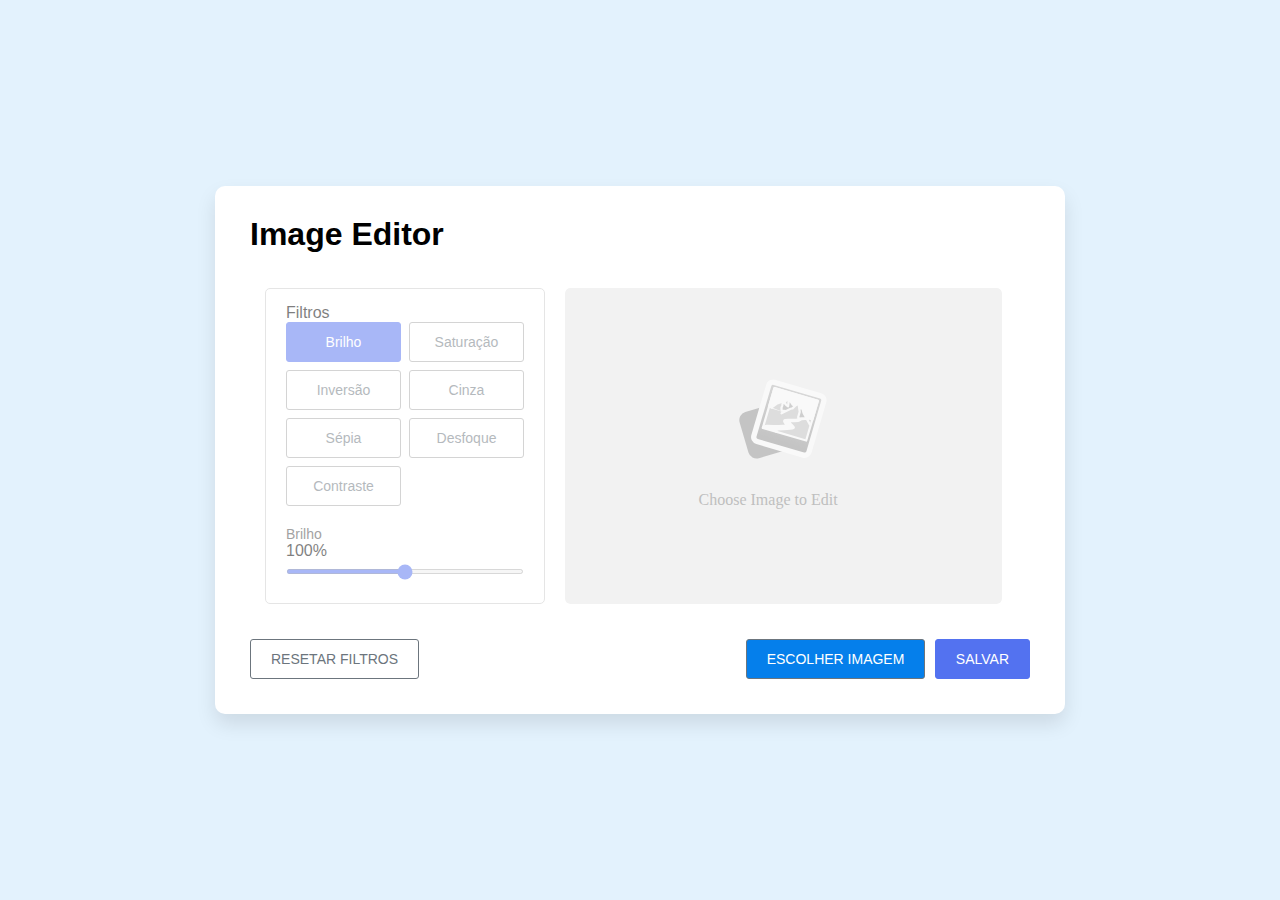
==== index.html @ 6cf86b9b "Ajustes nos bugs" ====
<!DOCTYPE html>
<html lang="pt-br">
<head>
    <meta charset="UTF-8">
    <meta name="viewport" content="width=device-width, initial-scale=1.0">
    <title>Editor Image</title>
    <link rel="stylesheet" href="style.css">
</head>
<body>
    <div class="container disable">
        <h1>Image Editor</h1>
        <div class="wrapper">
            <div class="editor">
                <div class="filtros">
                    <label for="tittleFiltros">Filtros</label>
                    <div class="btn-filtros">
                        <button id="brilho" class="active">Brilho</button>
                        <button id="saturacao">Saturação</button>
                        <button id="inversao">Inversão</button>
                        <button id="cinza">Cinza</button>
                        <button id="sepia">Sépia</button>
                        <button id="blur">Desfoque</button>
                        <button id="contraste">Contraste</button>
                    </div>
                    <div class="ajuste">
                        <span class="nomeFiltro">Brilho</span>
                        <span id="valorMedidor">100%</span>
                        <input type="range" value="100" min="0" max="200" id="medidor">
                    </div>
                </div>
            
                <div class="verImg">
                    <img src="image-placeholder.svg" alt="Image" id="imagemCarregada">
                </div>
            </div>
        </div>
        <div class="controles">
            <input type="file" id="inputImg" accept="image/*" hidden>
            <button id="resetar">Resetar filtros</button>
            <div class="linha">
                <button id="abrir">Escolher Imagem</button>
                <button id="salvar">Salvar</button>
            </div>
        </div>
    </div>
    <script src="script.js"></script>
</body>
</html>
---- style.css ----
*{
    margin: 0;
    padding: 0;
    box-sizing: border-box;
    font-family: 'Poppins', sans-serif;
  }

body{
    display: flex;
    padding: 10px;
    min-height: 100vh;
    align-items: center;
    justify-content: center;
    background: #E3F2FD;
}

.container{
    width: 850px;
    padding: 30px 35px 35px;
    background: #fff;
    border-radius: 10px;
    box-shadow: 0 10px 20px rgba(0,0,0,0.1);
}

.container.disable .filtros,
.container.disable .controles .resetar,
.container.disable .controles .salvar{
  opacity: 0.5;
  pointer-events: none;
}

.container h2{
    margin-top: -8px;
    font-size: 22px;
    font-weight: 500;
}
.container .wrapper{
    display: flex;
    margin: 20px 0;
    min-height: 335px;
}
.wrapper .editor{
    display: flex;
    flex-direction: row;
    justify-content: space-around;
    padding: 15px;
}
.filtros{
    padding: 15px 20px;
    width: 280px;
    border-radius: 5px;
    border: 1px solid #ccc;
}
.filtros .tittleFiltros{
    display: block;
    font-size: 16px;
    margin-bottom: 12px;
}
.filtros .btn-filtros, .controles{
    display: flex;
    flex-wrap: wrap;
    justify-content: space-between;
}
.filtros button{
    outline: none;
    height: 40px;
    font-size: 14px;
    color: #6C757D;
    background: #fff;
    border-radius: 3px;
    margin-bottom: 8px;
    border: 1px solid #aaa;
}

.filtros button{
    width: calc(100% / 2 - 4px);
}
.filtros button:hover{
    background: #f5f5f5;
}
.filtros button.active{
    color: #fff;
    border-color: #5372F0;
    background: #5372F0;
}
.filtros .ajuste{
    margin-top: 12px;
}
.filtros .ajuste .nomeFiltro{
    display: flex;
    color: #464646;
    font-size: 14px;
    justify-content: space-between;
}
.filtros .ajuste input{
    width: 100%;
    height: 5px;
    accent-color: #5372F0;
}

.wrapper .verImg{
    flex-grow: 1;
    display: flex;
    overflow: hidden;
    margin-left: 20px;
    border-radius: 5px;
    align-items: center;
    justify-content:end;
}

.verImg img{
    max-width: 490px;
    max-height: 335px;
    width: 100%;
    height: 100%;
    object-fit: contain;
}

.controles button{
    padding: 11px 20px;
    font-size: 14px;
    border-radius: 3px;
    outline: none;
    color: #fff;
    cursor: pointer;
    background: none;
    transition: all 0.3s ease;
    text-transform: uppercase;
}

.controles #resetar{
    color: #6C757D;
    border: 1px solid #6C757D;
}
.controles #resetar:hover{
    color: #fff;
    background: #6C757D;
}
.controles #abrir{
    background: #057feb;
    border: 1px solid #6C757D;
}
.controles #salvar{
    margin-left: 5px;
    background: #5372F0;
    border: 1px solid #5372F0;
}

@media screen and (max-width: 760px) {
    .container{
      padding: 25px;
    }
    .container .filtros{
      flex-wrap: wrap-reverse;
    }
    .filtros {
      width: 100%;
    }
    .filtros .verImg{
      width: 100%;
      margin: 0 0 15px;
    }
}
  
@media screen and (max-width: 500px) {
    .controles button{
      width: 100%;
      margin-bottom: 10px;
    }

}
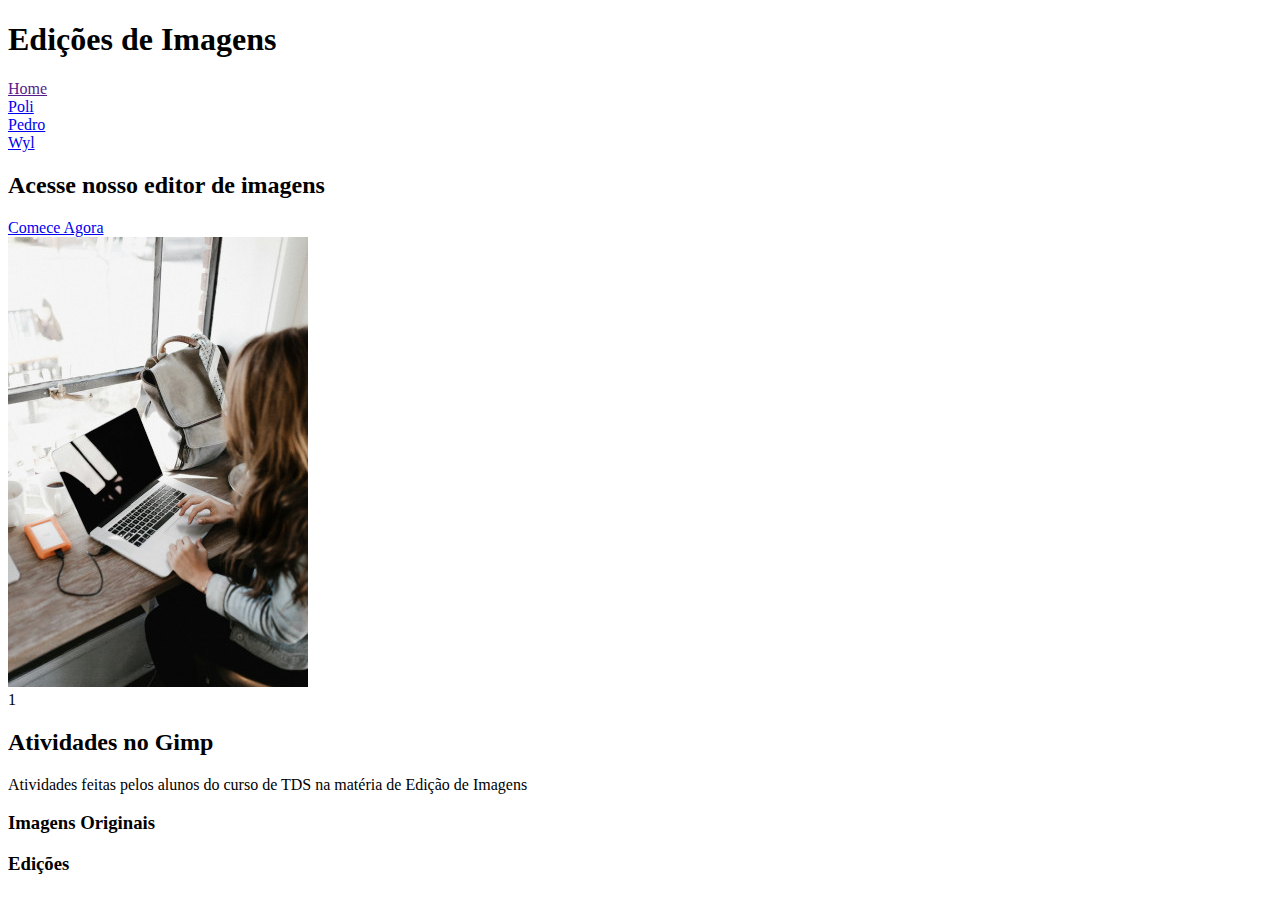
==== commit a3dade8e: "Ajustes na organização das pastas" ====
--- a/index.html
+++ b/index.html
@@ -1,48 +1,45 @@
 <!DOCTYPE html>
-<html lang="pt-br">
+<html lang="en">
 <head>
     <meta charset="UTF-8">
     <meta name="viewport" content="width=device-width, initial-scale=1.0">
-    <title>Editor Image</title>
-    <link rel="stylesheet" href="style.css">
+    <title>Edições de Imagens</title>
+    <link rel="stylesheet" href="style_filtros.css">
 </head>
 <body>
-    <div class="container disable">
-        <h1>Image Editor</h1>
-        <div class="wrapper">
-            <div class="editor">
-                <div class="filtros">
-                    <label for="tittleFiltros">Filtros</label>
-                    <div class="btn-filtros">
-                        <button id="brilho" class="active">Brilho</button>
-                        <button id="saturacao">Saturação</button>
-                        <button id="inversao">Inversão</button>
-                        <button id="cinza">Cinza</button>
-                        <button id="sepia">Sépia</button>
-                        <button id="blur">Desfoque</button>
-                        <button id="contraste">Contraste</button>
-                    </div>
-                    <div class="ajuste">
-                        <span class="nomeFiltro">Brilho</span>
-                        <span id="valorMedidor">100%</span>
-                        <input type="range" value="100" min="0" max="200" id="medidor">
-                    </div>
-                </div>
-            
-                <div class="verImg">
-                    <img src="image-placeholder.svg" alt="Image" id="imagemCarregada">
-                </div>
-            </div>
+    <header>
+        <h1>Edições de Imagens</h1>
+        <nav>
+            <li><a href="">Home</a></li>
+            <li><a href="#">Poli</a></li>
+            <li><a href="#pedro">Pedro</a></li>
+            <li><a href="#wyl">Wyl</a></li>
+        </nav>
+    </header>
+    <section class="container-editor">
+        <div class="texto-editor">
+            <h2>Acesse nosso editor de imagens</h2>
+            <a href="index.html">Comece Agora</a>
         </div>
-        <div class="controles">
-            <input type="file" id="inputImg" accept="image/*" hidden>
-            <button id="resetar">Resetar filtros</button>
-            <div class="linha">
-                <button id="abrir">Escolher Imagem</button>
-                <button id="salvar">Salvar</button>
-            </div>
+        <div class="img-editor">
+            <img src="Img-editor/img-editor.jpg" alt="Mulher mexendo no PC">
+            <div class="circle">1</div>
         </div>
-    </div>
-    <script src="script.js"></script>
+    </section>
+    <section class="container-atividades">
+        <div class="tittle">
+            <h2>Atividades no Gimp</h2>
+            <p>Atividades feitas pelos alunos do curso de TDS na matéria de Edição de Imagens</p>
+        </div>
+        <div class="conteiner-Orig">
+            <h3>Imagens Originais</h3>
+            <div class="box-imgs"></div>
+        </div>
+        <div class="conteiner-Edicoes">
+            <h3>Edições</h3>
+            <div class="box-imgs"></div>
+        </div>
+    </section>
+    
 </body>
 </html>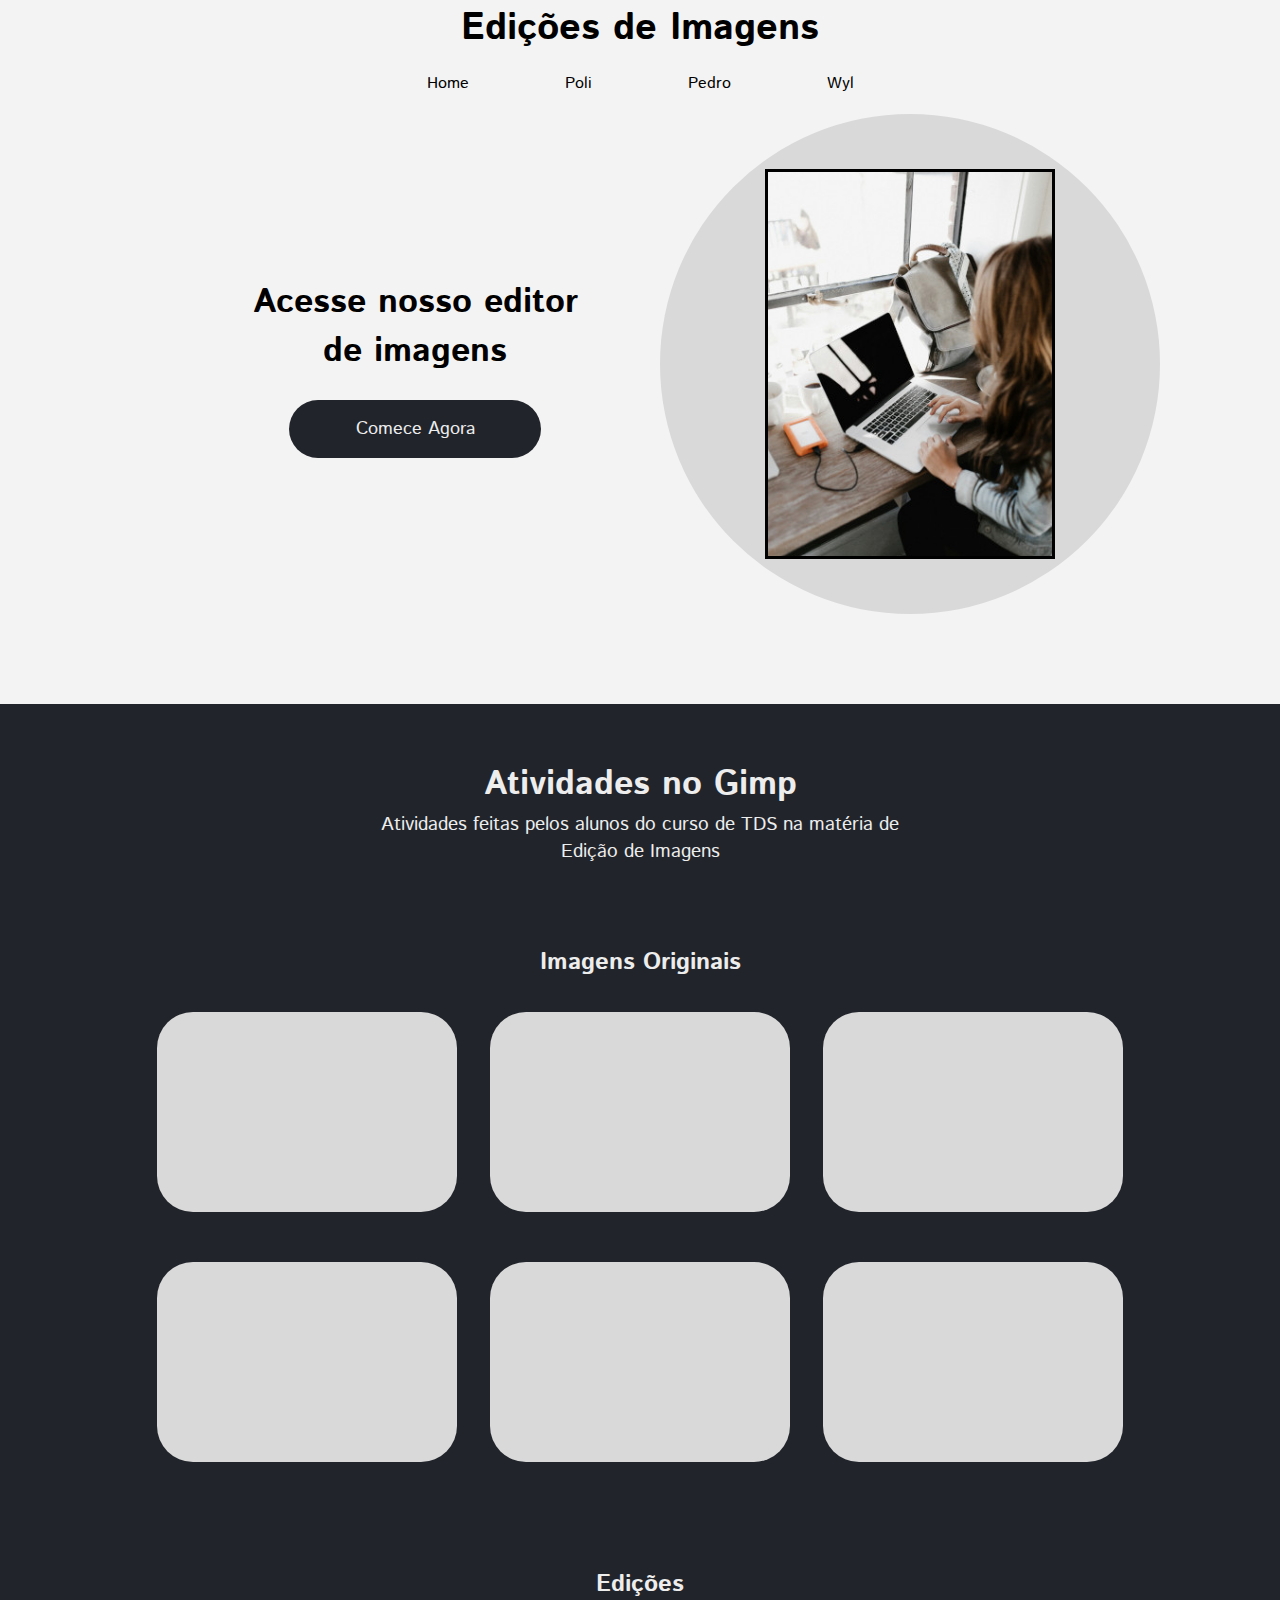
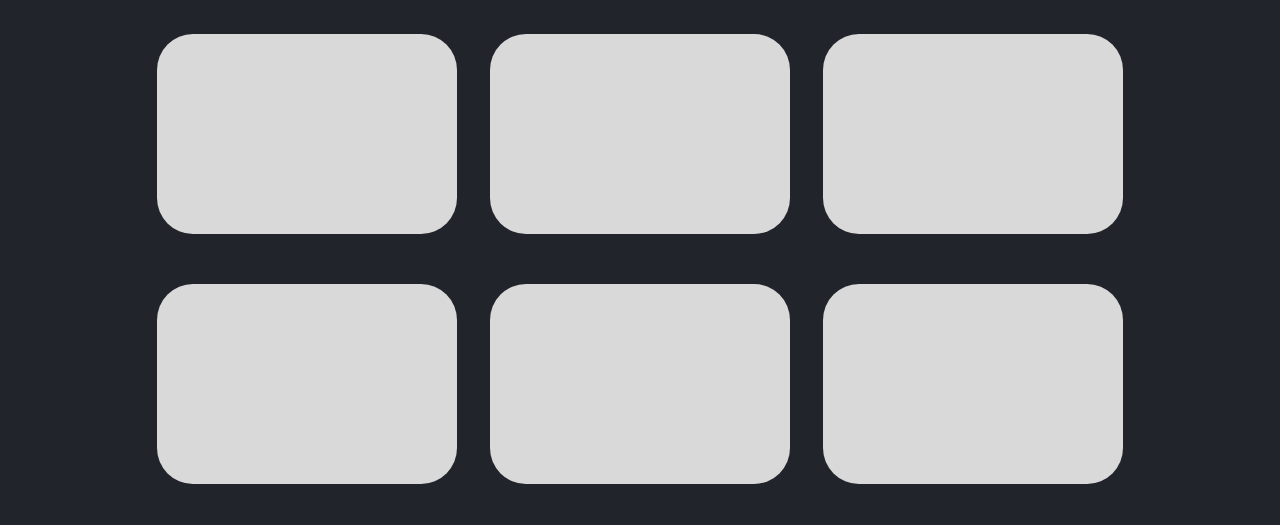
==== commit 178bb975: "Layout final" ====
--- a/index.html
+++ b/index.html
@@ -4,40 +4,61 @@
     <meta charset="UTF-8">
     <meta name="viewport" content="width=device-width, initial-scale=1.0">
     <title>Edições de Imagens</title>
-    <link rel="stylesheet" href="style_filtros.css">
+    <link rel="stylesheet" href="style.css">
+    <link rel="preconnect" href="https://fonts.googleapis.com">
+    <link rel="preconnect" href="https://fonts.gstatic.com" crossorigin>
+    <link href="https://fonts.googleapis.com/css2?family=Inter&family=Istok+Web:ital,wght@0,400;0,700;1,400;1,700&display=swap" rel="stylesheet">
 </head>
 <body>
     <header>
         <h1>Edições de Imagens</h1>
-        <nav>
-            <li><a href="">Home</a></li>
-            <li><a href="#">Poli</a></li>
-            <li><a href="#pedro">Pedro</a></li>
-            <li><a href="#wyl">Wyl</a></li>
+        <nav class="links">
+            <ul>
+                <li><a href="index.html">Home</a></li>
+                <li><a href="Pag-Poli/index.html">Poli</a></li>
+                <li><a href="Pag-Pedro/index.html">Pedro</a></li>
+                <li><a href="Pag-Wyl/index.html">Wyl</a></li>
+            </ul>
         </nav>
     </header>
     <section class="container-editor">
         <div class="texto-editor">
             <h2>Acesse nosso editor de imagens</h2>
-            <a href="index.html">Comece Agora</a>
+            <a href="Pag-Editor/index.html" class="btn-editor">Comece Agora</a>
         </div>
         <div class="img-editor">
+            
             <img src="Img-editor/img-editor.jpg" alt="Mulher mexendo no PC">
-            <div class="circle">1</div>
+            <div class="circle"></div>
         </div>
+        
     </section>
     <section class="container-atividades">
-        <div class="tittle">
+        <div class="title-atividades">
             <h2>Atividades no Gimp</h2>
             <p>Atividades feitas pelos alunos do curso de TDS na matéria de Edição de Imagens</p>
         </div>
-        <div class="conteiner-Orig">
+        <div class="conteiner-img">
             <h3>Imagens Originais</h3>
-            <div class="box-imgs"></div>
+            <div class="box-imgs">
+                <div class="img-at"></div>
+                <div class="img-at"></div>
+                <div class="img-at"></div>
+                <div class="img-at"></div>
+                <div class="img-at"></div>
+                <div class="img-at"></div>
+            </div>
         </div>
-        <div class="conteiner-Edicoes">
+        <div class="conteiner-img">
             <h3>Edições</h3>
-            <div class="box-imgs"></div>
+            <div class="box-imgs">
+                <div class="img-at"></div>
+                <div class="img-at"></div>
+                <div class="img-at"></div>
+                <div class="img-at"></div>
+                <div class="img-at"></div>
+                <div class="img-at"></div>
+            </div>
         </div>
     </section>
     
--- a/style.css
+++ b/style.css
@@ -0,0 +1,177 @@
+*{
+    margin: 0;
+    padding: 0;
+    box-sizing: border-box;
+    font-family: 'Istok Web', sans-serif;
+}
+
+body{
+    display: flex;
+    flex-direction: column;
+    min-height: 100vh;
+    align-items: center;
+    justify-content: center;
+    background: #F4F3F3;
+    gap: 50px;
+}
+
+header{
+    display: flex;
+    flex-direction: column;
+    align-items: center;
+    justify-content: center;
+    width: 100%;
+}
+
+header h1{
+    font-size: 2.4rem;
+}
+
+.links{
+    display: flex;
+    flex-direction: row;
+    justify-content: space-around;
+    align-items: center;
+    padding: 8px 12px;
+}
+
+.links ul {
+    display: flex;
+    flex-direction: row;
+    gap: 48px;
+    list-style-type: none;
+}
+
+.links ul li a{
+    display: inline-block;
+    padding: 8px 24px;
+    text-decoration: none;
+    color: #000000;
+    font-size: 1rem;
+    transition: all 0.4s ease-in;
+    border-radius: 36px;
+}
+
+.links ul li a:hover{
+    background-color: #393f49;
+    color: #EEEDED;
+}
+
+.container-editor{
+    display: flex;
+    flex-direction: row;
+    justify-content: center;
+    align-items: center;
+    gap: 160px;
+    width: 100%;
+    padding: 8px 12px;
+    position: relative;
+    margin-bottom: 80px;
+}
+
+.container-editor .texto-editor{
+   text-align: center;
+   padding: 15px;
+}
+
+.container-editor .texto-editor h2{
+    font-size: 2.1rem;
+    max-width: 350px;
+}
+
+.btn-editor{
+    text-decoration: none;
+    text-align: center;
+    display: inline-block;
+    padding: 16px 48px;
+    background-color: #21252B;
+    color: #EEEDED;
+    border-radius: 36px;
+    width: 252px;
+    font-size: 1.1rem;
+    margin-top: 24px;
+    transition: all 0.4s ease-out;
+    cursor: pointer;
+}
+
+.btn-editor:hover{
+    background-color: #21252bc9;
+}
+
+.img-editor{
+    position: relative;
+    z-index: 2;
+}
+
+.img-editor img{
+    border: 3px solid #000000;
+    object-fit: cover;
+    width: 290px;
+    height: 390px;
+    position: relative;
+    z-index: 3;
+}
+
+.circle{
+    position: absolute;
+    top: 49%;
+    left: 50%;
+    transform: translate(-50%, -50%); 
+    background-color: #D9D9D9;
+    width: 500px;
+    height: 500px;
+    border-radius: 50%;
+    z-index: 1; 
+}
+
+.container-atividades{
+    text-align: center;
+    padding: 16px;
+    background-color: #21252B;
+    width: 100%;
+    color: #EEEDED;
+    display: flex;
+    flex-direction: column;
+    align-items: center;
+    justify-content: center;
+    gap: 80px;
+}
+
+.title-atividades{
+    margin-top: 40px;
+}
+
+.title-atividades h2{
+    font-size: 2.1rem;
+    margin-bottom: 2px;
+}
+
+.title-atividades p{
+    font-size: 1.2rem;
+    max-width: 550px;
+}
+
+.conteiner-img{
+    display: flex;
+    flex-direction: column;
+    align-items: center;
+    justify-content: center;
+}
+.conteiner-img h3{
+    font-size: 1.5rem;
+    margin-bottom: 8px;
+}
+.box-imgs{
+    display: flex;
+    flex-wrap: wrap;
+    align-items: center;
+    justify-content: space-around;
+    width: 1000px;
+    height: 500px;
+}
+.img-at{
+    width: 300px;
+    height: 200px;
+    background-color: #D9D9D9;
+    border-radius: 36px;
+}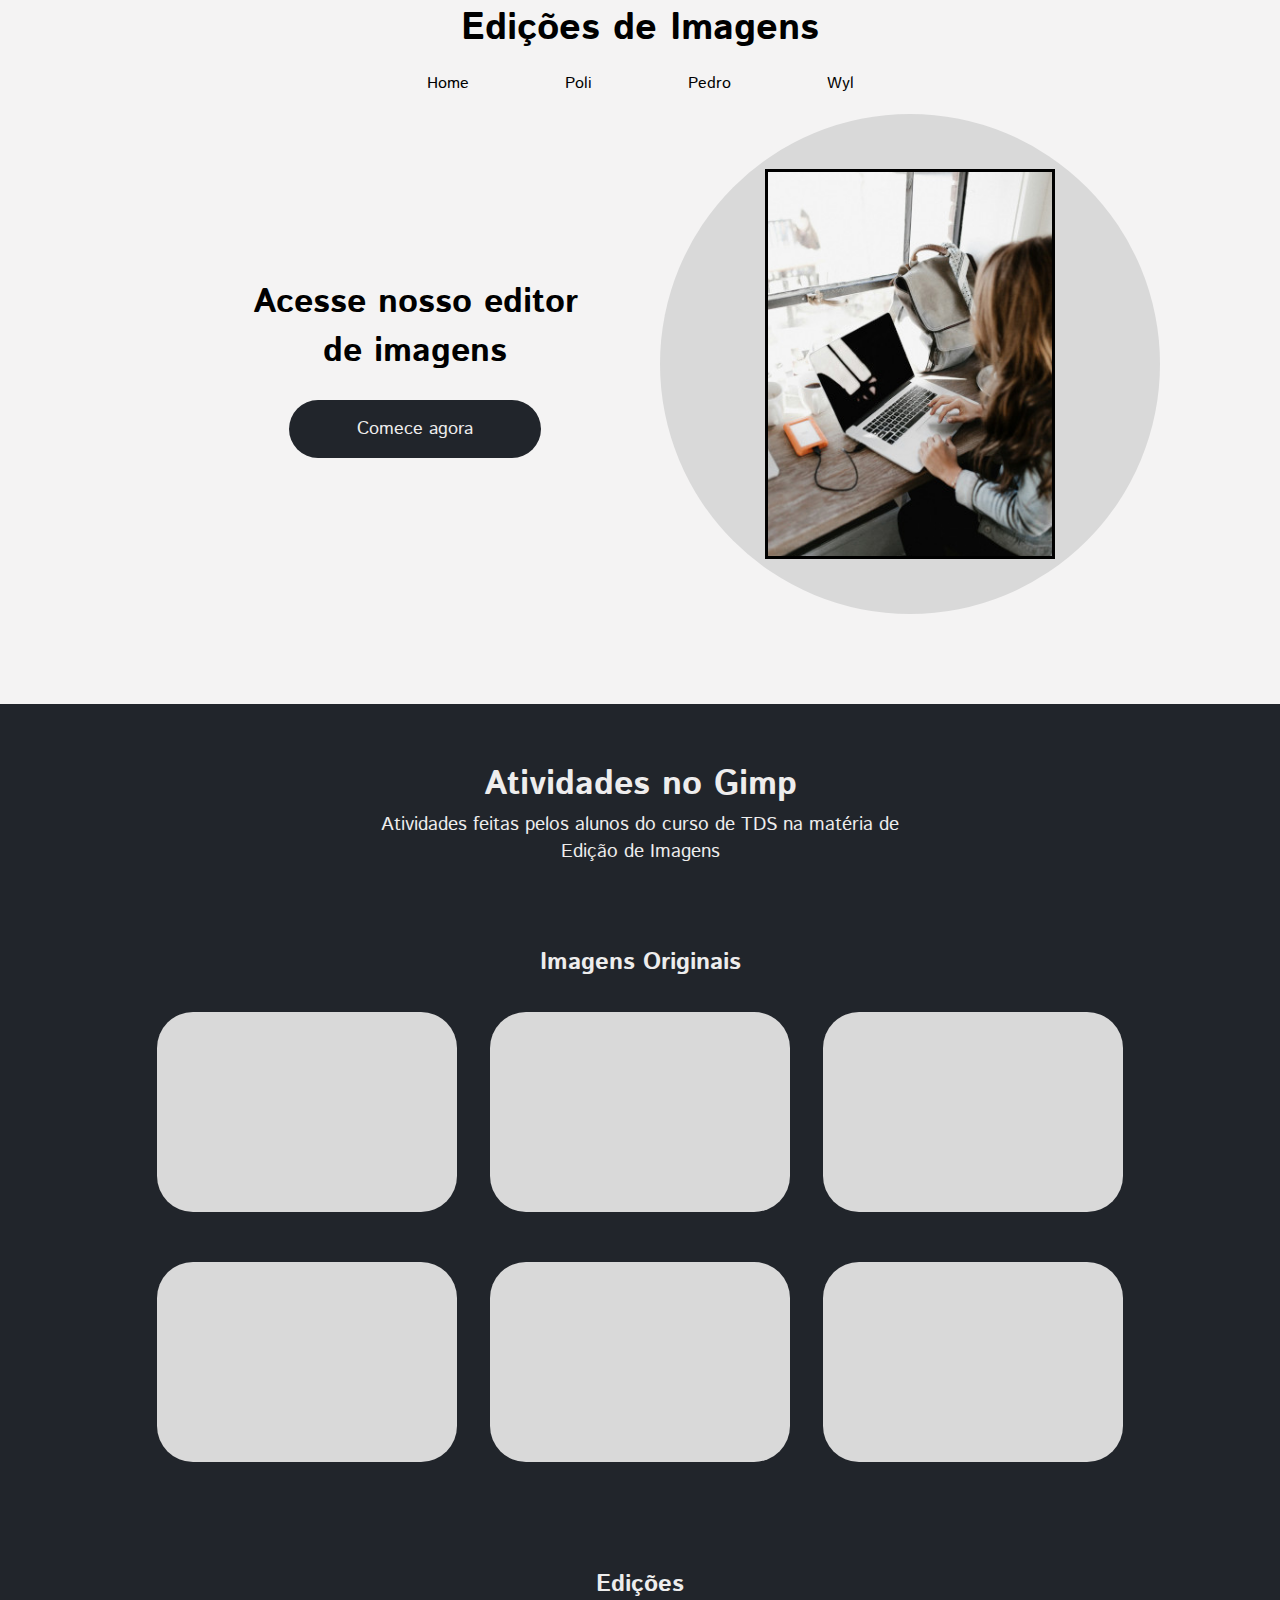
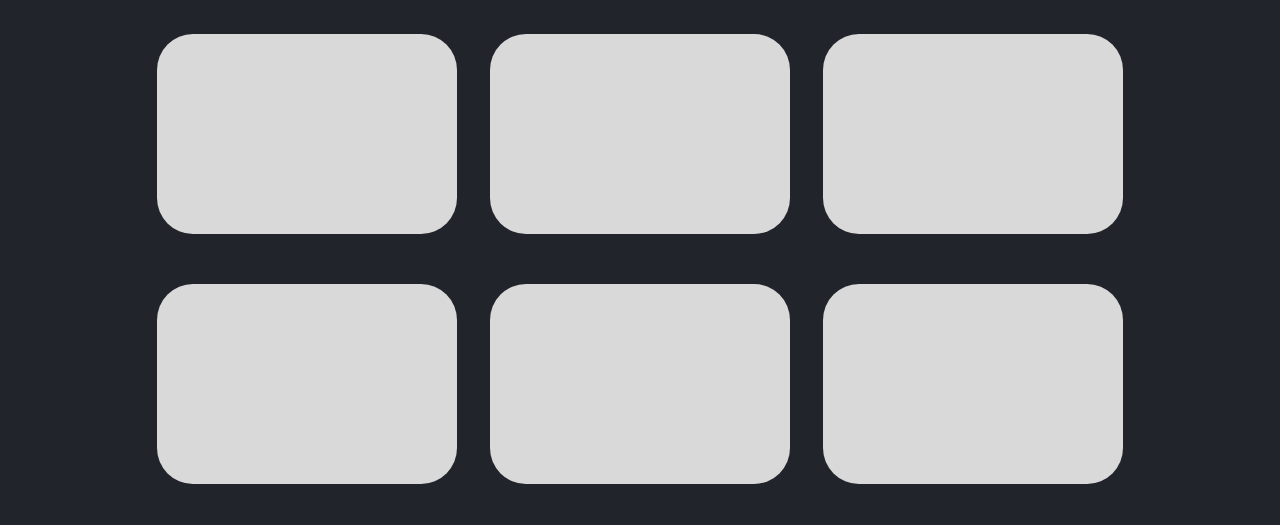
==== commit 6f54ae58: "Update index.html" ====
--- a/index.html
+++ b/index.html
@@ -24,7 +24,7 @@
     <section class="container-editor">
         <div class="texto-editor">
             <h2>Acesse nosso editor de imagens</h2>
-            <a href="Pag-Editor/index.html" class="btn-editor">Comece Agora</a>
+            <a href="Pag-Editor/index.html" class="btn-editor">Comece agora</a>
         </div>
         <div class="img-editor">
             
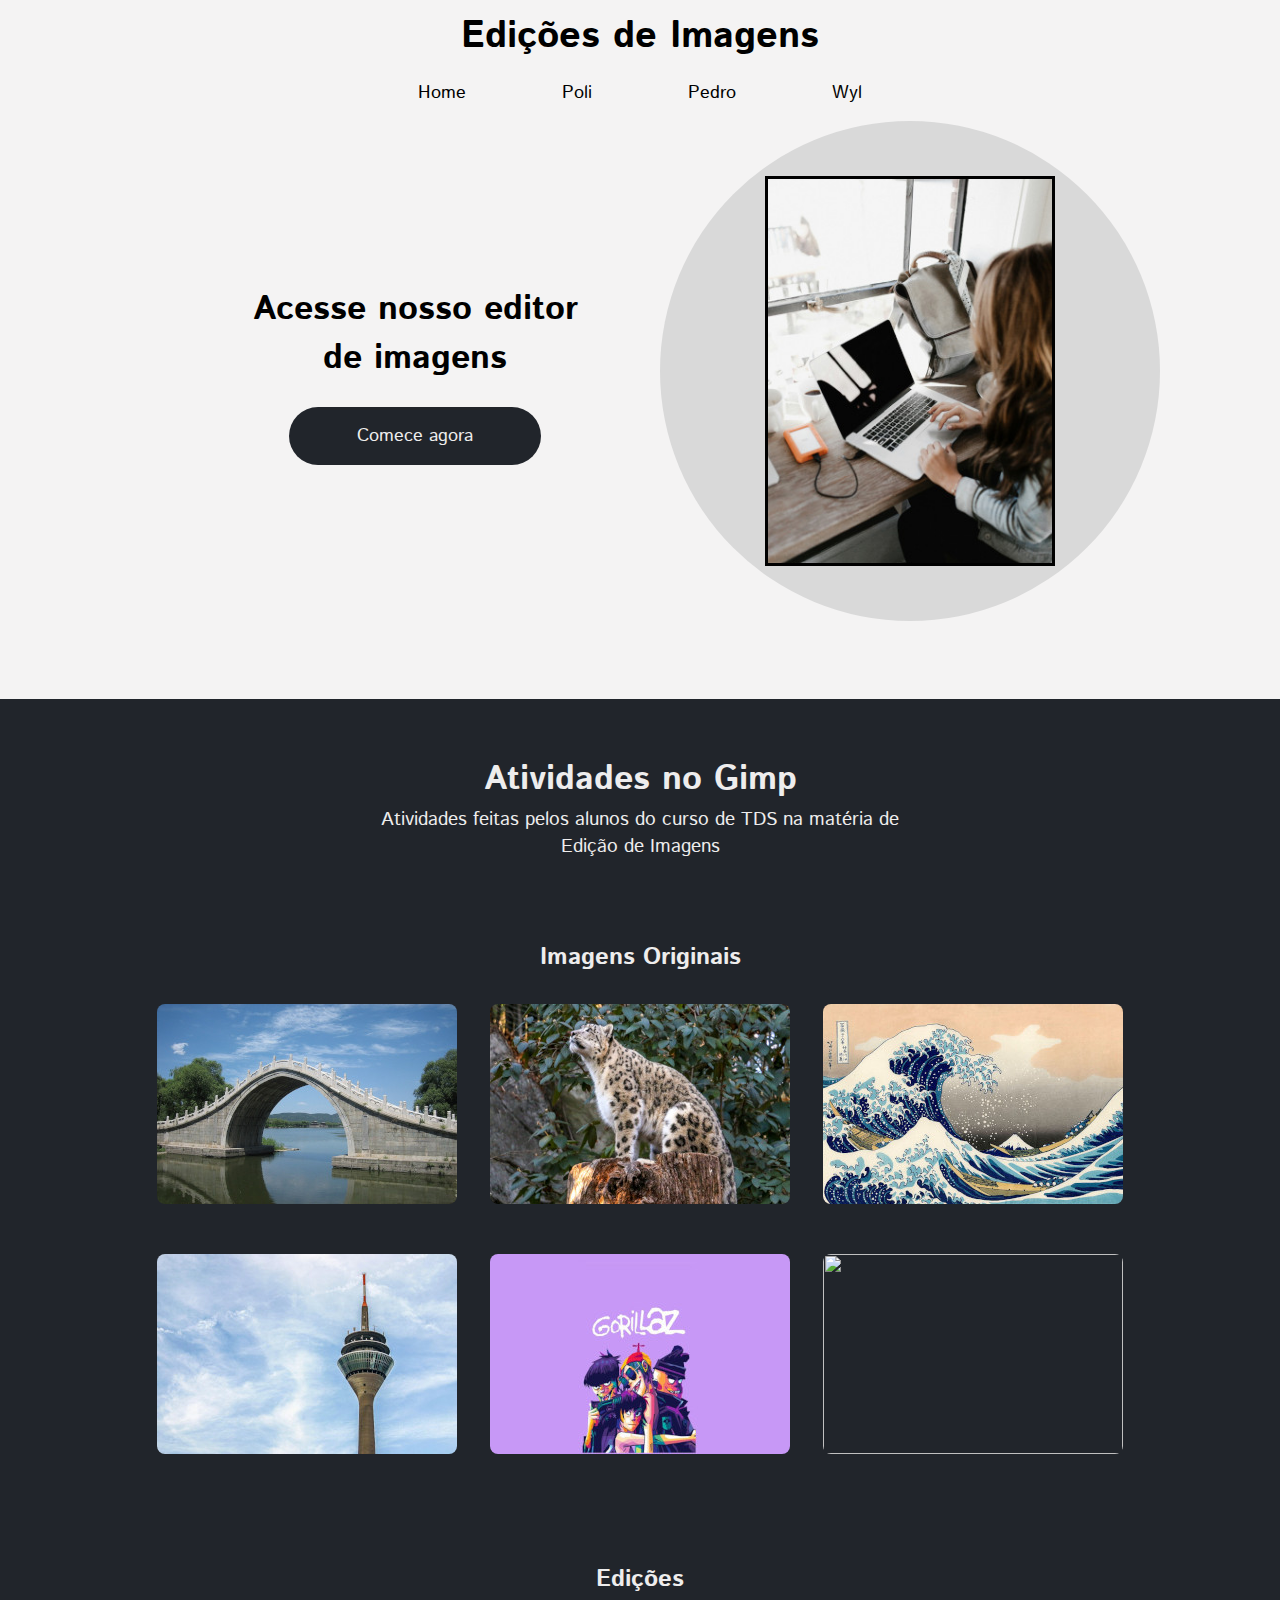
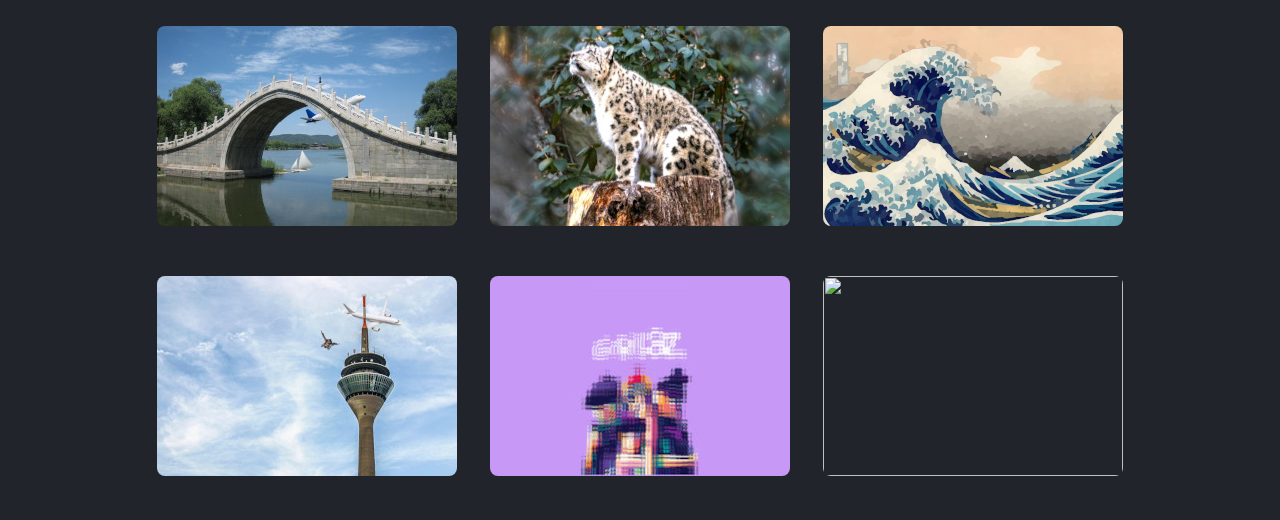
==== commit 9eab0451: "add imagens originais e editadas no index" ====
--- a/index.html
+++ b/index.html
@@ -41,23 +41,47 @@
         <div class="conteiner-img">
             <h3>Imagens Originais</h3>
             <div class="box-imgs">
-                <div class="img-at"></div>
-                <div class="img-at"></div>
-                <div class="img-at"></div>
-                <div class="img-at"></div>
-                <div class="img-at"></div>
-                <div class="img-at"></div>
+                <div class="img-at">
+                    <img src="Imgs-atv/Originais/original-pedro.jpg" alt="">
+                </div>
+                <div class="img-at">
+                    <img src="Imgs-atv/Originais/original1-pedro.jpg" alt="">
+                </div>
+                <div class="img-at">
+                    <img src="Imgs-atv/Originais/original-wyl.jpg" alt="">
+                </div>
+                <div class="img-at">
+                    <img src="Imgs-atv/Originais/original1-wyl.jpg" alt="">
+                </div>
+                <div class="img-at">
+                    <img src="Imgs-atv/Originais/original-poli.jpg" alt="">
+                </div>
+                <div class="img-at">
+                    <img src="" alt="">
+                </div>
             </div>
         </div>
         <div class="conteiner-img">
             <h3>Edições</h3>
             <div class="box-imgs">
-                <div class="img-at"></div>
-                <div class="img-at"></div>
-                <div class="img-at"></div>
-                <div class="img-at"></div>
-                <div class="img-at"></div>
-                <div class="img-at"></div>
+                <div class="img-at">
+                    <img src="Imgs-atv/Editadas/mesclagem-pedro.jpg" alt="">
+                </div>
+                <div class="img-at">
+                    <img src="Imgs-atv/Editadas/filtro-pedro.jpg" alt="">
+                </div>
+                <div class="img-at">
+                    <img src="Imgs-atv/Editadas/filtro-wyl.png" alt="">
+                </div>
+                <div class="img-at">
+                    <img src="Imgs-atv/Editadas/mesclagem-wyl.jpg" alt="">
+                </div>
+                <div class="img-at">
+                    <img src="Imgs-atv/Editadas/filtro-poli.jpg" alt="">
+                </div>
+                <div class="img-at">
+                    <img src="" alt="">
+                </div>
             </div>
         </div>
     </section>
--- a/style.css
+++ b/style.css
@@ -12,7 +12,7 @@
     align-items: center;
     justify-content: center;
     background: #F4F3F3;
-    gap: 50px;
+    gap: 38px;
 }
 
 header{
@@ -21,6 +21,7 @@
     align-items: center;
     justify-content: center;
     width: 100%;
+    height: 130px;
 }
 
 header h1{
@@ -47,7 +48,7 @@
     padding: 8px 24px;
     text-decoration: none;
     color: #000000;
-    font-size: 1rem;
+    font-size: 1.1rem;
     transition: all 0.4s ease-in;
     border-radius: 36px;
 }
@@ -169,9 +170,8 @@
     width: 1000px;
     height: 500px;
 }
-.img-at{
+.img-at img{
     width: 300px;
     height: 200px;
-    background-color: #D9D9D9;
-    border-radius: 36px;
+    border-radius: 8px;
 }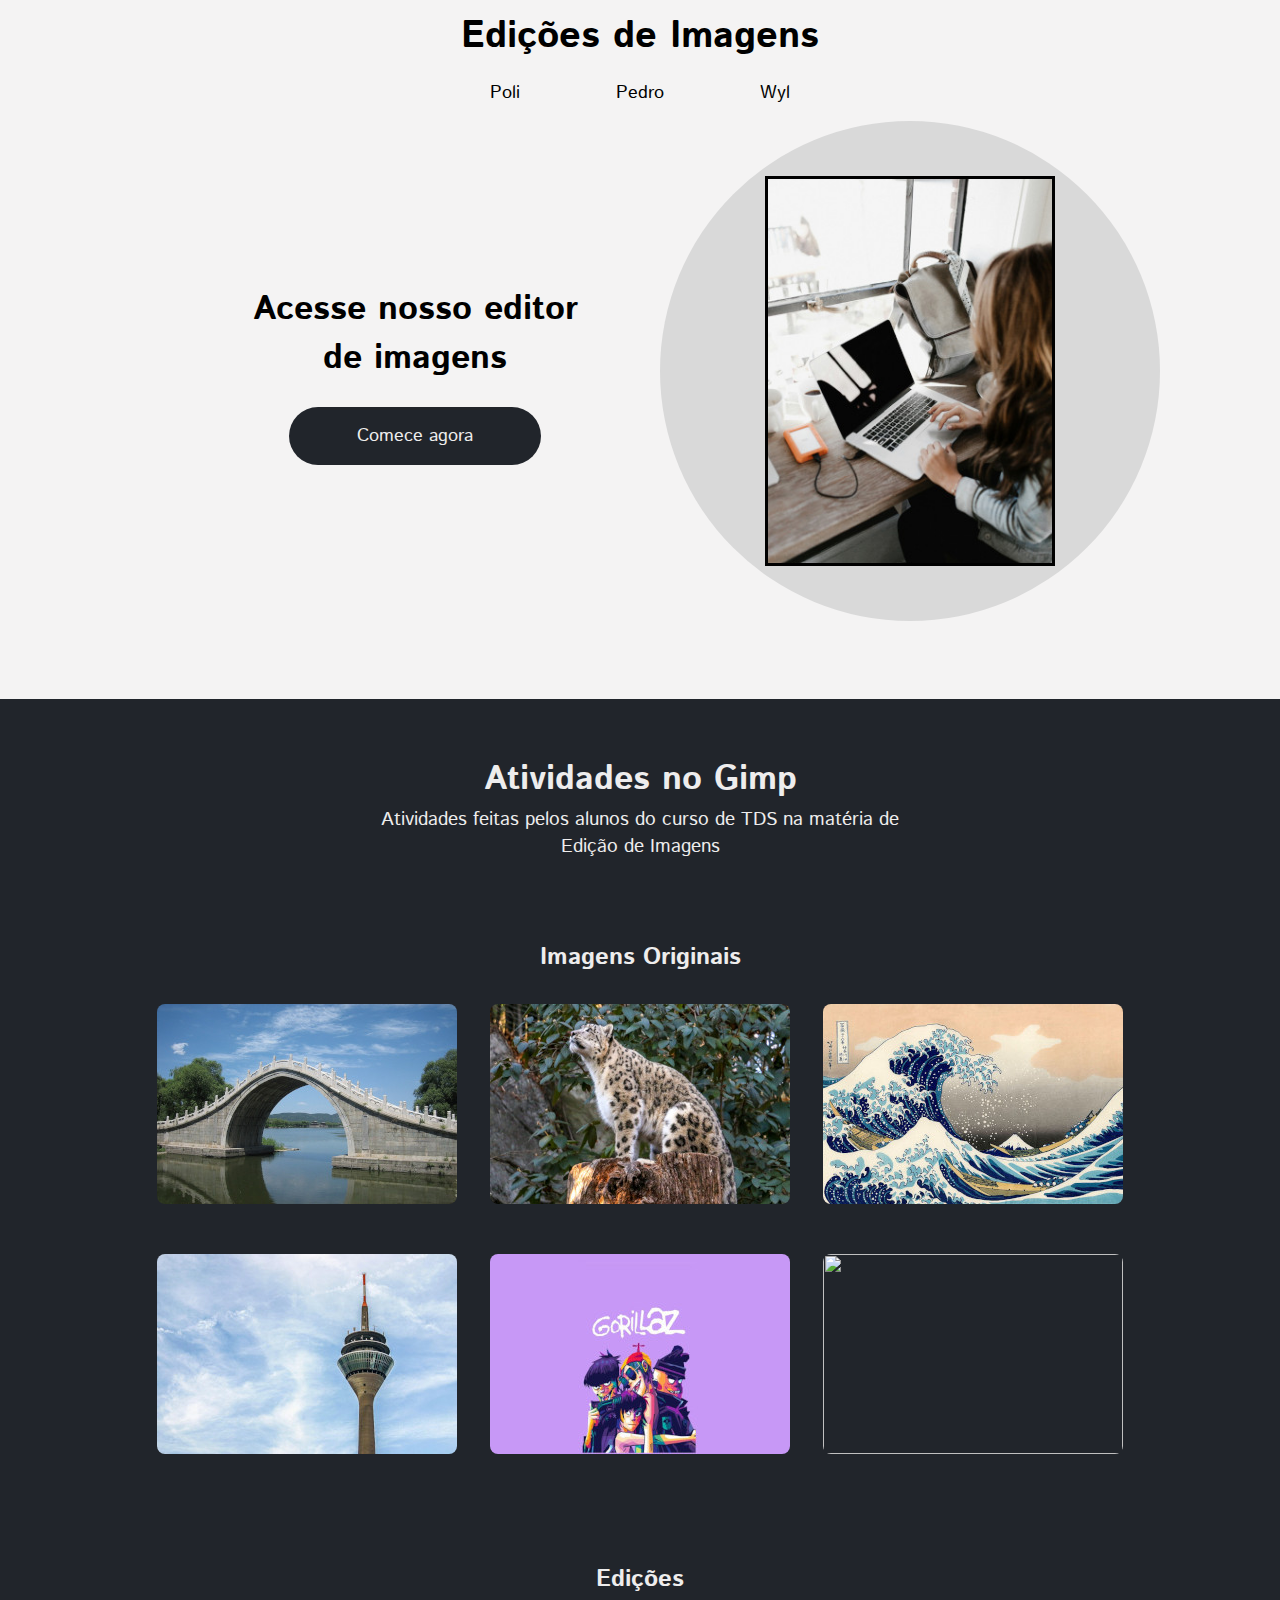
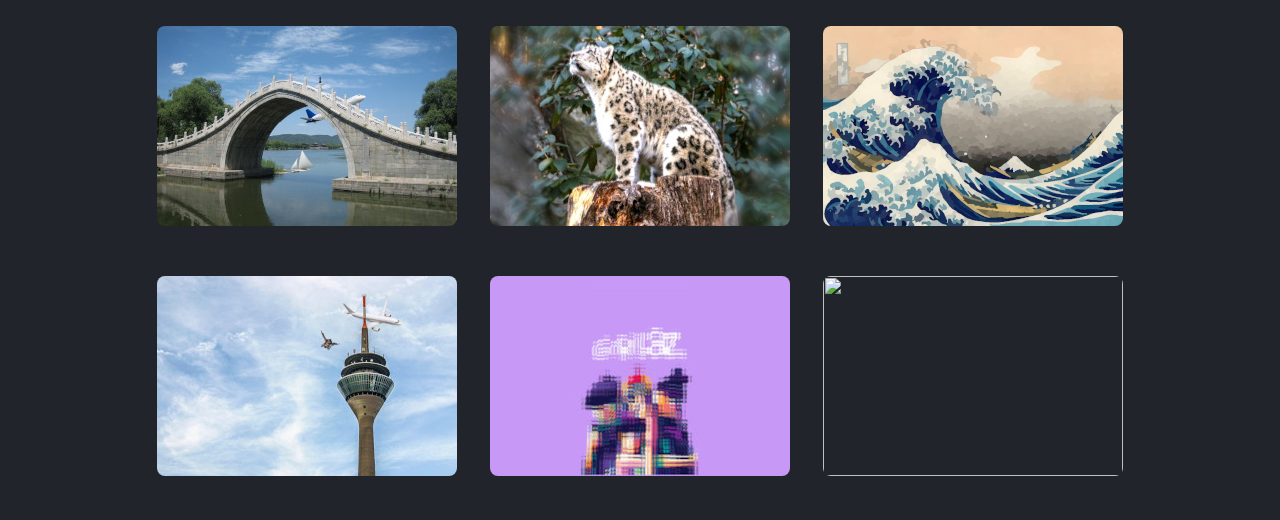
==== commit 04270ef0: "Ajustes no nav links" ====
--- a/index.html
+++ b/index.html
@@ -14,7 +14,6 @@
         <h1>Edições de Imagens</h1>
         <nav class="links">
             <ul>
-                <li><a href="index.html">Home</a></li>
                 <li><a href="Pag-Poli/index.html">Poli</a></li>
                 <li><a href="Pag-Pedro/index.html">Pedro</a></li>
                 <li><a href="Pag-Wyl/index.html">Wyl</a></li>
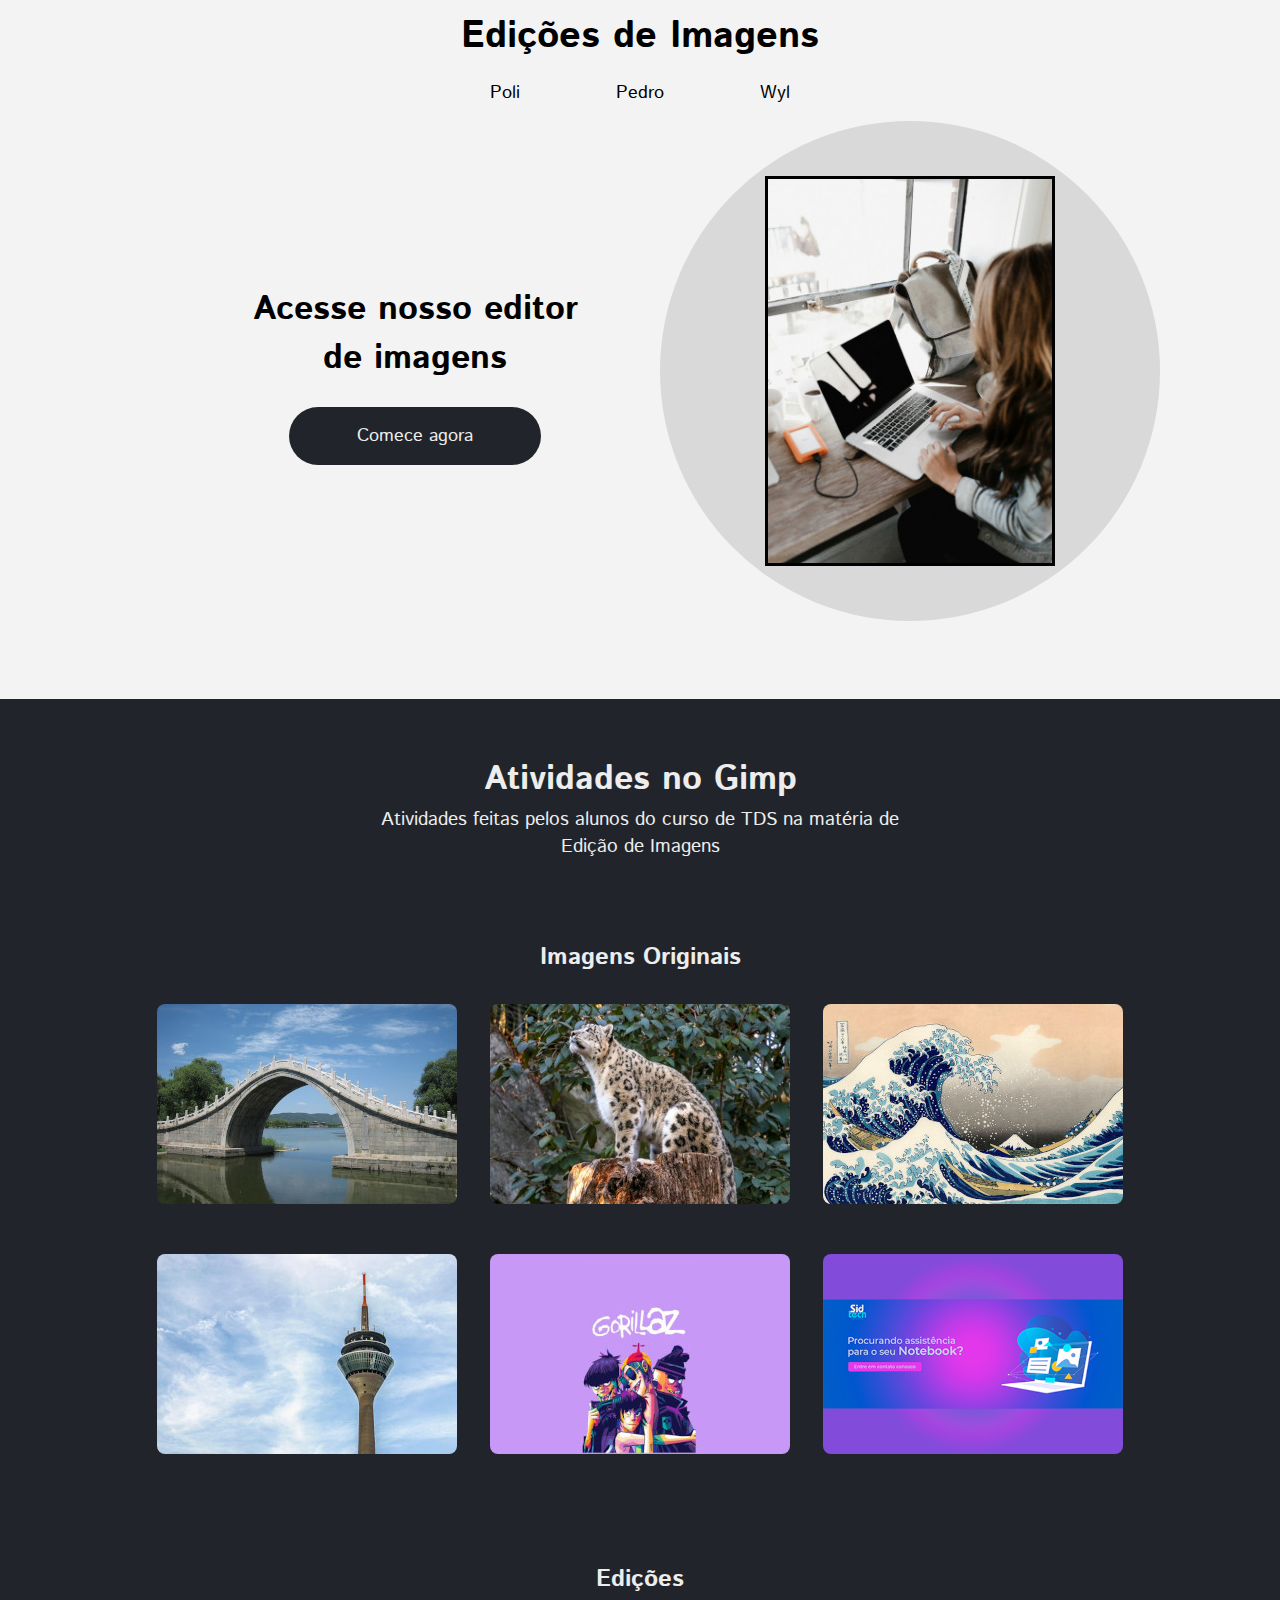
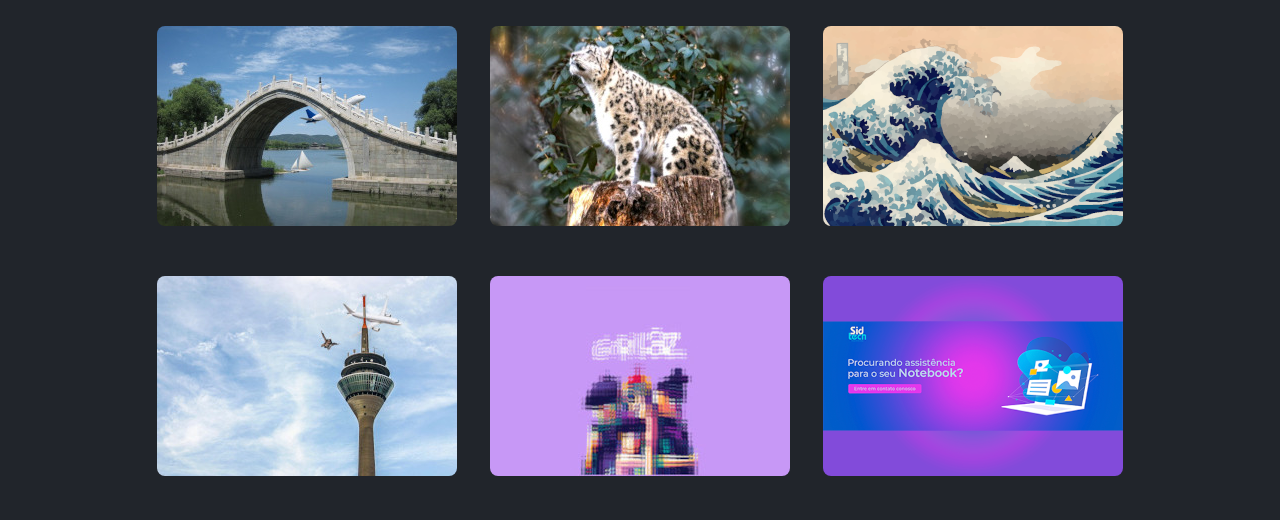
==== commit 4ff8fce9: "Ajustes imagens - Poli" ====
--- a/index.html
+++ b/index.html
@@ -56,7 +56,7 @@
                     <img src="Imgs-atv/Originais/original-poli.jpg" alt="">
                 </div>
                 <div class="img-at">
-                    <img src="" alt="">
+                    <img src="Imgs-atv/Originais/banner-poli.png" alt="">
                 </div>
             </div>
         </div>
@@ -79,7 +79,7 @@
                     <img src="Imgs-atv/Editadas/filtro-poli.jpg" alt="">
                 </div>
                 <div class="img-at">
-                    <img src="" alt="">
+                    <img src="Imgs-atv/Editadas/banner-poli.png" alt="">
                 </div>
             </div>
         </div>
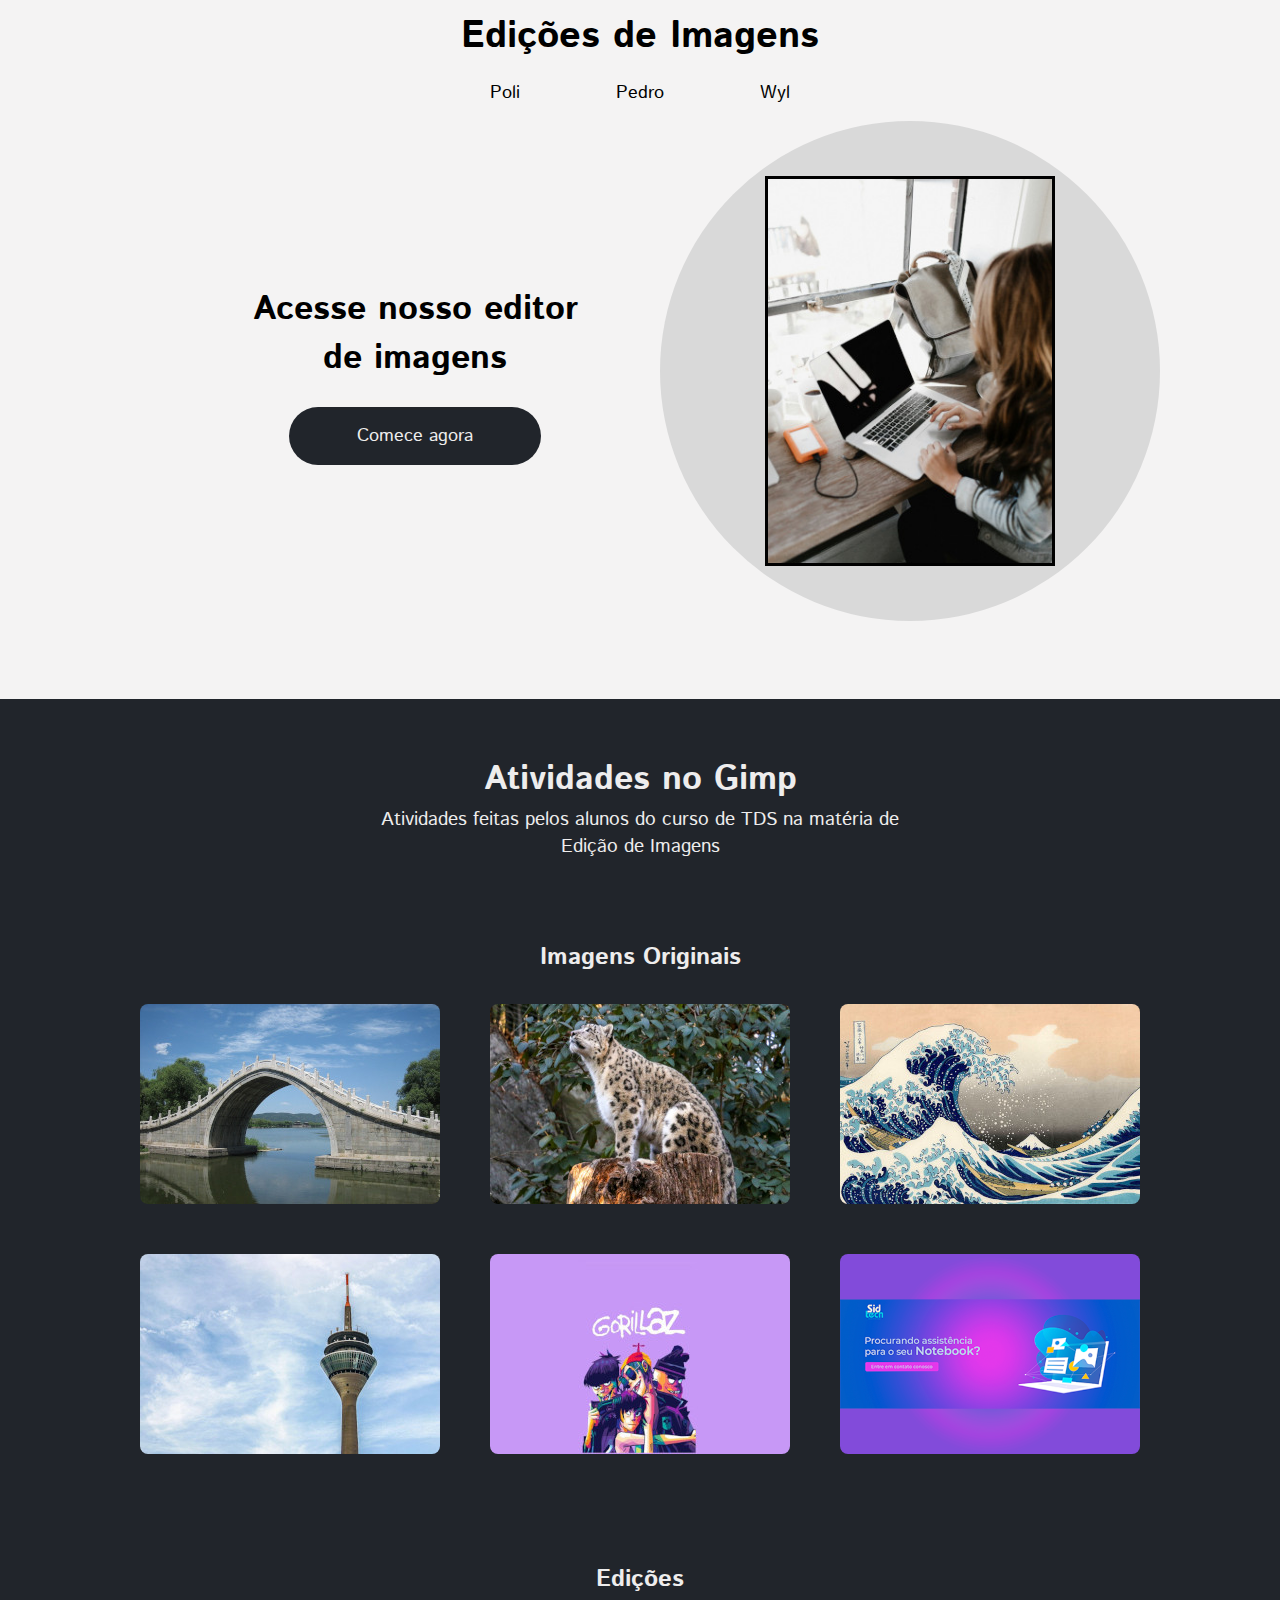
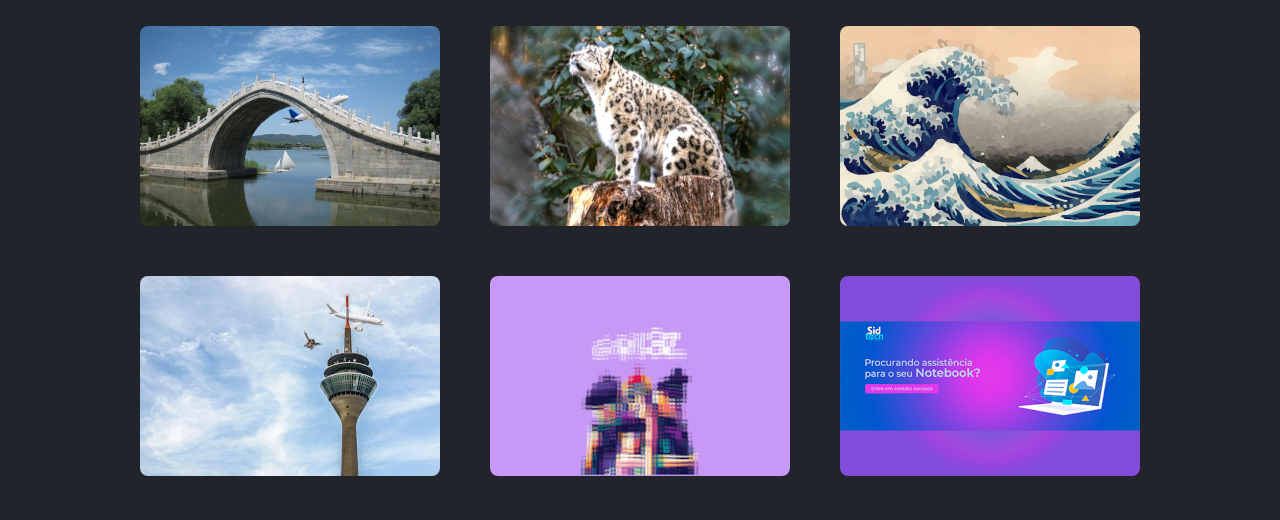
==== commit b1bde706: "Add favicon" ====
--- a/index.html
+++ b/index.html
@@ -8,6 +8,7 @@
     <link rel="preconnect" href="https://fonts.googleapis.com">
     <link rel="preconnect" href="https://fonts.gstatic.com" crossorigin>
     <link href="https://fonts.googleapis.com/css2?family=Inter&family=Istok+Web:ital,wght@0,400;0,700;1,400;1,700&display=swap" rel="stylesheet">
+    <link rel="shortcut icon" href="favicon.png" type="image/x-icon">
 </head>
 <body>
     <header>
--- a/style.css
+++ b/style.css
@@ -166,7 +166,7 @@
     display: flex;
     flex-wrap: wrap;
     align-items: center;
-    justify-content: space-around;
+    justify-content: space-between;
     width: 1000px;
     height: 500px;
 }
